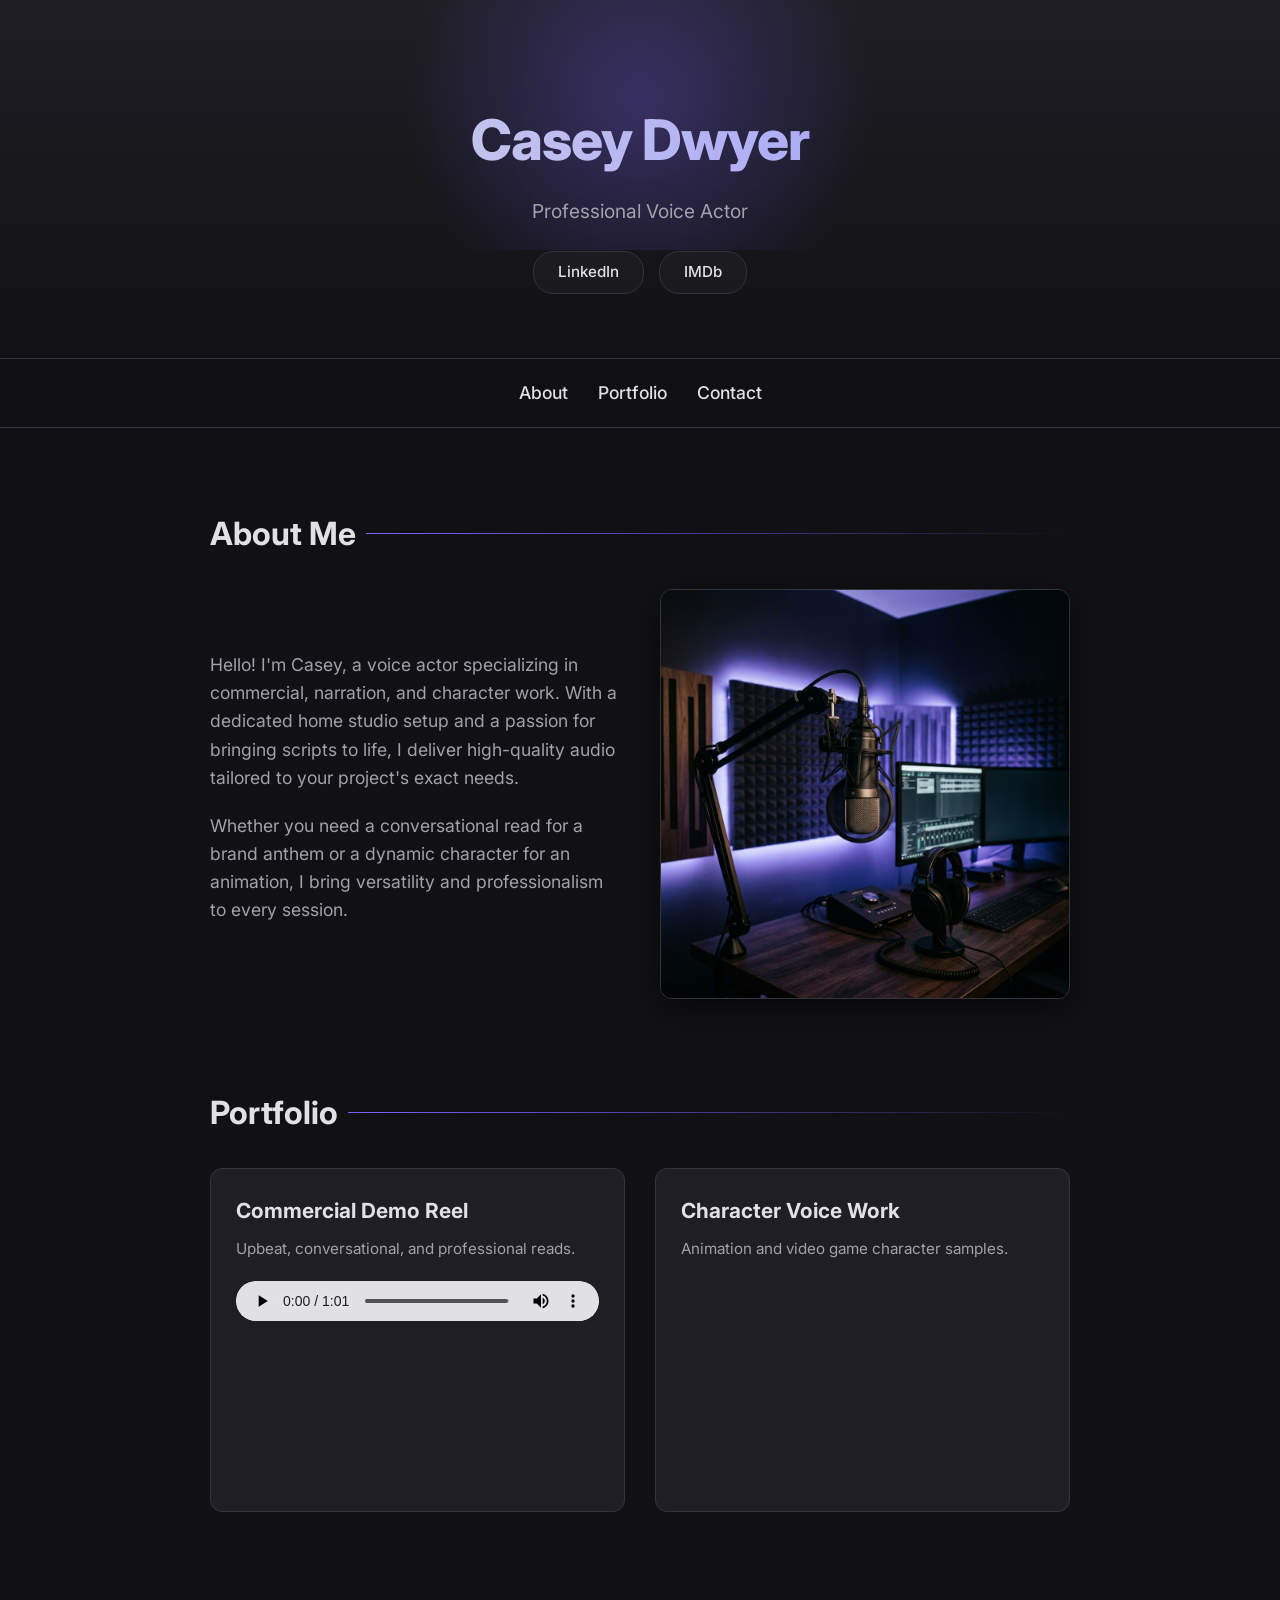
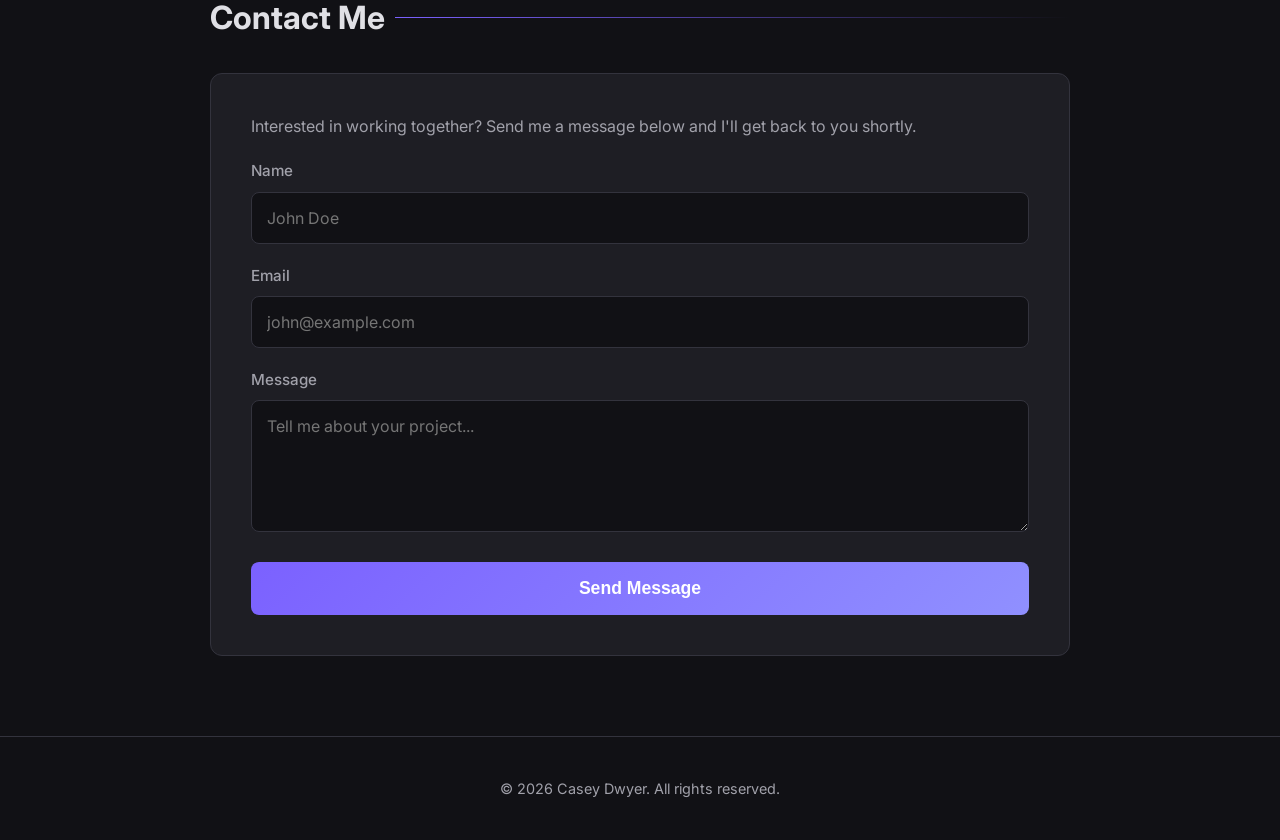
==== index.html @ 9880556e "Add social links" ====
<!DOCTYPE html>
<html lang="en">

<head>
    <meta charset="UTF-8">
    <meta name="viewport" content="width=device-width, initial-scale=1.0">
    <title>Casey Dwyer | Voice Actor</title>

    <!-- Google Fonts for typography -->
    <link rel="preconnect" href="https://fonts.googleapis.com">
    <link rel="preconnect" href="https://fonts.gstatic.com" crossorigin>
    <link href="https://fonts.googleapis.com/css2?family=Inter:wght@400;500;600;800&display=swap" rel="stylesheet">

    <!-- External CSS -->
    <link rel="stylesheet" href="styles.css">
</head>

<body>

    <header>
        <h1>Casey Dwyer</h1>
        <p>Professional Voice Actor</p>
        <div class="social-links">
            <a href="https://www.linkedin.com/" target="_blank" class="social-pill">LinkedIn</a>
            <a href="https://www.imdb.com/" target="_blank" class="social-pill">IMDb</a>
        </div>
    </header>

    <nav>
        <a href="#about">About</a>
        <a href="#portfolio">Portfolio</a>
        <a href="#contact">Contact</a>
    </nav>

    <main>
        <section id="about">
            <h2>About Me</h2>
            <div class="about-container">
                <div class="about-text">
                    <p>Hello! I'm Casey, a voice actor specializing in commercial, narration, and character work. With a
                        dedicated home studio setup and a passion for bringing scripts to life, I deliver high-quality
                        audio tailored to your project's exact needs.</p>
                    <p>Whether you need a conversational read for a brand anthem or a dynamic character for an
                        animation, I bring versatility and professionalism to every session.</p>
                </div>
                <div class="about-image-wrapper">
                    <!-- Placeholder image generated by AI -->
                    <img src="profile.png" alt="Casey Dwyer Voice Acting Studio" class="about-image">
                </div>
            </div>
        </section>

        <section id="portfolio">
            <h2>Portfolio</h2>

            <div class="media-grid">
                <!-- Audio Demo Reel -->
                <div class="card audio-card">
                    <h3>Commercial Demo Reel</h3>
                    <p>Upbeat, conversational, and professional reads.</p>
                    <div class="audio-wrapper">
                        <!-- Use a dummy file or local file if you have one. 
                             Using a common placeholder format below. -->
                        <audio controls>
                            <source src="Casey Dwyer Commercial Demo.mp3" type="audio/mpeg">
                            Your browser does not support the audio element.
                        </audio>
                    </div>
                </div>

                <!-- Video Demo Reel -->
                <div class="card video-card">
                    <h3>Character Voice Work</h3>
                    <p>Animation and video game character samples.</p>
                    <div class="video-container">
                        <!-- Replace src with your actual youtube embed link -->
                        <iframe src="https://www.youtube.com/embed/0z7kUqwq55E?si=Ysy7GnpiVF2UFKm1"
                            allowfullscreen></iframe>
                    </div>
                </div>
            </div>
        </section>

        <section id="contact">
            <h2>Contact Me</h2>

            <div class="contact-container">
                <p style="margin-bottom: 20px; color: var(--text-secondary);">Interested in working together? Send me a
                    message below and I'll get back to you shortly.</p>

                <!-- Formspree Integration -->
                <!-- Replace 'YOUR_ENDPOINT_HERE' with your actual Formspree endpoint -->
                <form action="https://formspree.io/f/xzdodvlr" method="POST">
                    <div class="form-group">
                        <label for="name">Name</label>
                        <input type="text" id="name" name="name" required placeholder="John Doe">
                    </div>

                    <div class="form-group">
                        <label for="email">Email</label>
                        <input type="email" id="email" name="_replyto" required placeholder="john@example.com">
                    </div>

                    <div class="form-group">
                        <label for="message">Message</label>
                        <textarea id="message" name="message" rows="5" required
                            placeholder="Tell me about your project..."></textarea>
                    </div>

                    <button type="submit">Send Message</button>
                </form>
            </div>
        </section>
    </main>

    <footer>
        <p>&copy; 2026 Casey Dwyer. All rights reserved.</p>
    </footer>

    <!-- External JS -->
    <script src="script.js"></script>
</body>

</html>
---- styles.css ----
/* Dark Mode Theme */
:root {
    /* Color Palette */
    --bg-main: #111115;
    /* Deep dark space grey */
    --bg-surface: #1E1E24;
    /* Lighter dark grey for cards */
    --bg-surface-hover: #26262E;

    --text-primary: #E0E0E5;
    /* Silver/Light Grey */
    --text-secondary: #A1A1AA;
    /* Darker Silver */

    --accent-violet: #7B61FF;
    /* Violet */
    --accent-periwinkle: #9090FF;
    /* Lighter highlight */
    --accent-glow: rgba(123, 97, 255, 0.3);

    --border-color: #33333D;

    /* Typography */
    --font-main: 'Inter', 'Segoe UI', Tahoma, Geneva, Verdana, sans-serif;

    /* Layout */
    --max-width: 900px;
}

* {
    box-sizing: border-box;
    margin: 0;
    padding: 0;
}

body {
    font-family: var(--font-main);
    background-color: var(--bg-main);
    color: var(--text-primary);
    line-height: 1.6;
    scroll-behavior: smooth;
    -webkit-font-smoothing: antialiased;
}

/* Header & Hero Section */
header {
    text-align: center;
    padding: 6rem 1rem 4rem;
    background: linear-gradient(180deg, rgba(30, 30, 36, 1) 0%, rgba(17, 17, 21, 1) 100%);
    border-bottom: 1px solid var(--border-color);
    position: relative;
    overflow: hidden;
}

header::before {
    content: '';
    position: absolute;
    top: -50px;
    left: 50%;
    transform: translateX(-50%);
    width: 600px;
    height: 300px;
    background: radial-gradient(circle, var(--accent-glow) 0%, transparent 70%);
    z-index: 0;
    pointer-events: none;
}

header h1 {
    margin: 0;
    font-size: 3.5rem;
    font-weight: 800;
    letter-spacing: -1px;
    background: linear-gradient(90deg, var(--text-primary), var(--accent-periwinkle));
    -webkit-background-clip: text;
    background-clip: text;
    -webkit-text-fill-color: transparent;
    position: relative;
    z-index: 1;
}

header p {
    font-size: 1.2rem;
    color: var(--text-secondary);
    margin-top: 10px;
    position: relative;
    z-index: 1;
}

/* Social Links */
.social-links {
    margin-top: 25px;
    display: flex;
    justify-content: center;
    gap: 15px;
    position: relative;
    z-index: 1;
}

.social-pill {
    padding: 8px 24px;
    background: rgba(255, 255, 255, 0.03);
    border: 1px solid var(--border-color);
    border-radius: 20px;
    color: var(--text-primary);
    text-decoration: none;
    font-size: 0.95rem;
    font-weight: 500;
    transition: all 0.3s ease;
    backdrop-filter: blur(5px);
}

.social-pill:hover {
    background: var(--bg-surface-hover);
    border-color: var(--accent-violet);
    box-shadow: 0 0 15px var(--accent-glow);
    color: var(--accent-periwinkle);
    transform: translateY(-2px);
}

/* Navigation */
nav {
    display: flex;
    justify-content: center;
    gap: 30px;
    padding: 20px;
    background: rgba(17, 17, 21, 0.9);
    backdrop-filter: blur(10px);
    position: sticky;
    top: 0;
    z-index: 100;
    border-bottom: 1px solid var(--border-color);
}

nav a {
    color: var(--text-primary);
    text-decoration: none;
    font-weight: 500;
    font-size: 1.1rem;
    transition: all 0.3s ease;
    position: relative;
}

nav a::after {
    content: '';
    position: absolute;
    width: 0;
    height: 2px;
    bottom: -4px;
    left: 0;
    background-color: var(--accent-violet);
    transition: width 0.3s ease;
}

nav a:hover {
    color: var(--accent-periwinkle);
}

nav a:hover::after {
    width: 100%;
}

/* Sections */
section {
    max-width: var(--max-width);
    margin: 80px auto;
    padding: 0 20px;
}

h2 {
    font-size: 2rem;
    margin-bottom: 30px;
    color: var(--text-primary);
    display: flex;
    align-items: center;
    gap: 10px;
}

h2::after {
    content: '';
    height: 1px;
    flex-grow: 1;
    background: linear-gradient(90deg, var(--accent-violet), transparent);
}

/* About Section */
.about-container {
    display: grid;
    grid-template-columns: 1fr 1fr;
    gap: 40px;
    align-items: center;
}

.about-text p {
    font-size: 1.1rem;
    color: var(--text-secondary);
    margin-bottom: 20px;
}

.about-image {
    width: 100%;
    border-radius: 12px;
    border: 1px solid var(--border-color);
    box-shadow: 0 10px 30px rgba(0, 0, 0, 0.5);
    transition: transform 0.3s ease, box-shadow 0.3s ease;
}

.about-image:hover {
    transform: translateY(-5px);
    box-shadow: 0 15px 40px var(--accent-glow);
}

/* Media Grid */
.media-grid {
    display: grid;
    grid-template-columns: repeat(auto-fit, minmax(300px, 1fr));
    gap: 30px;
}

.card {
    background: var(--bg-surface);
    padding: 25px;
    border-radius: 12px;
    border: 1px solid var(--border-color);
    transition: transform 0.3s ease, background-color 0.3s ease;
}

.card:hover {
    transform: translateY(-5px);
    background-color: var(--bg-surface-hover);
    border-color: var(--accent-violet);
}

.card h3 {
    margin-bottom: 10px;
    font-size: 1.3rem;
    color: var(--text-primary);
}

.card p {
    color: var(--text-secondary);
    font-size: 0.95rem;
    margin-bottom: 20px;
}

/* Custom Audio Player Wrapper */
.audio-wrapper {
    width: 100%;
    margin-top: 15px;
}

audio {
    width: 100%;
    height: 40px;
    border-radius: 20px;
    outline: none;
}

/* Webkit audio styling to make it fit dark mode slightly better */
audio::-webkit-media-controls-panel {
    background-color: var(--text-primary);
}

/* Video */
.video-container {
    position: relative;
    padding-bottom: 56.25%;
    /* 16:9 */
    height: 0;
    overflow: hidden;
    border-radius: 8px;
    margin-top: 15px;
}

.video-container iframe {
    position: absolute;
    top: 0;
    left: 0;
    width: 100%;
    height: 100%;
    border: none;
}

/* Contact Form */
.contact-container {
    background: var(--bg-surface);
    padding: 40px;
    border-radius: 12px;
    border: 1px solid var(--border-color);
}

form {
    display: flex;
    flex-direction: column;
    gap: 20px;
}

.form-group {
    display: flex;
    flex-direction: column;
    gap: 8px;
}

label {
    font-size: 0.95rem;
    color: var(--text-secondary);
    font-weight: 500;
}

input,
textarea {
    width: 100%;
    padding: 15px;
    background: var(--bg-main);
    border: 1px solid var(--border-color);
    color: var(--text-primary);
    border-radius: 8px;
    font-family: inherit;
    font-size: 1rem;
    transition: border-color 0.3s ease, box-shadow 0.3s ease;
}

input:focus,
textarea:focus {
    outline: none;
    border-color: var(--accent-periwinkle);
    box-shadow: 0 0 0 3px var(--accent-glow);
}

button[type="submit"] {
    padding: 16px;
    background: linear-gradient(135deg, var(--accent-violet) 0%, var(--accent-periwinkle) 100%);
    color: white;
    border: none;
    border-radius: 8px;
    font-size: 1.1rem;
    font-weight: 600;
    cursor: pointer;
    transition: transform 0.2s ease, box-shadow 0.2s ease;
    margin-top: 10px;
}

button[type="submit"]:hover {
    transform: translateY(-2px);
    box-shadow: 0 5px 15px var(--accent-glow);
}

button[type="submit"]:active {
    transform: translateY(0);
}

/* Footer */
footer {
    text-align: center;
    padding: 40px;
    color: var(--text-secondary);
    font-size: 0.9rem;
    border-top: 1px solid var(--border-color);
    margin-top: 80px;
}

/* Responsive */
@media (max-width: 768px) {
    .about-container {
        grid-template-columns: 1fr;
    }

    header h1 {
        font-size: 2.5rem;
    }
}
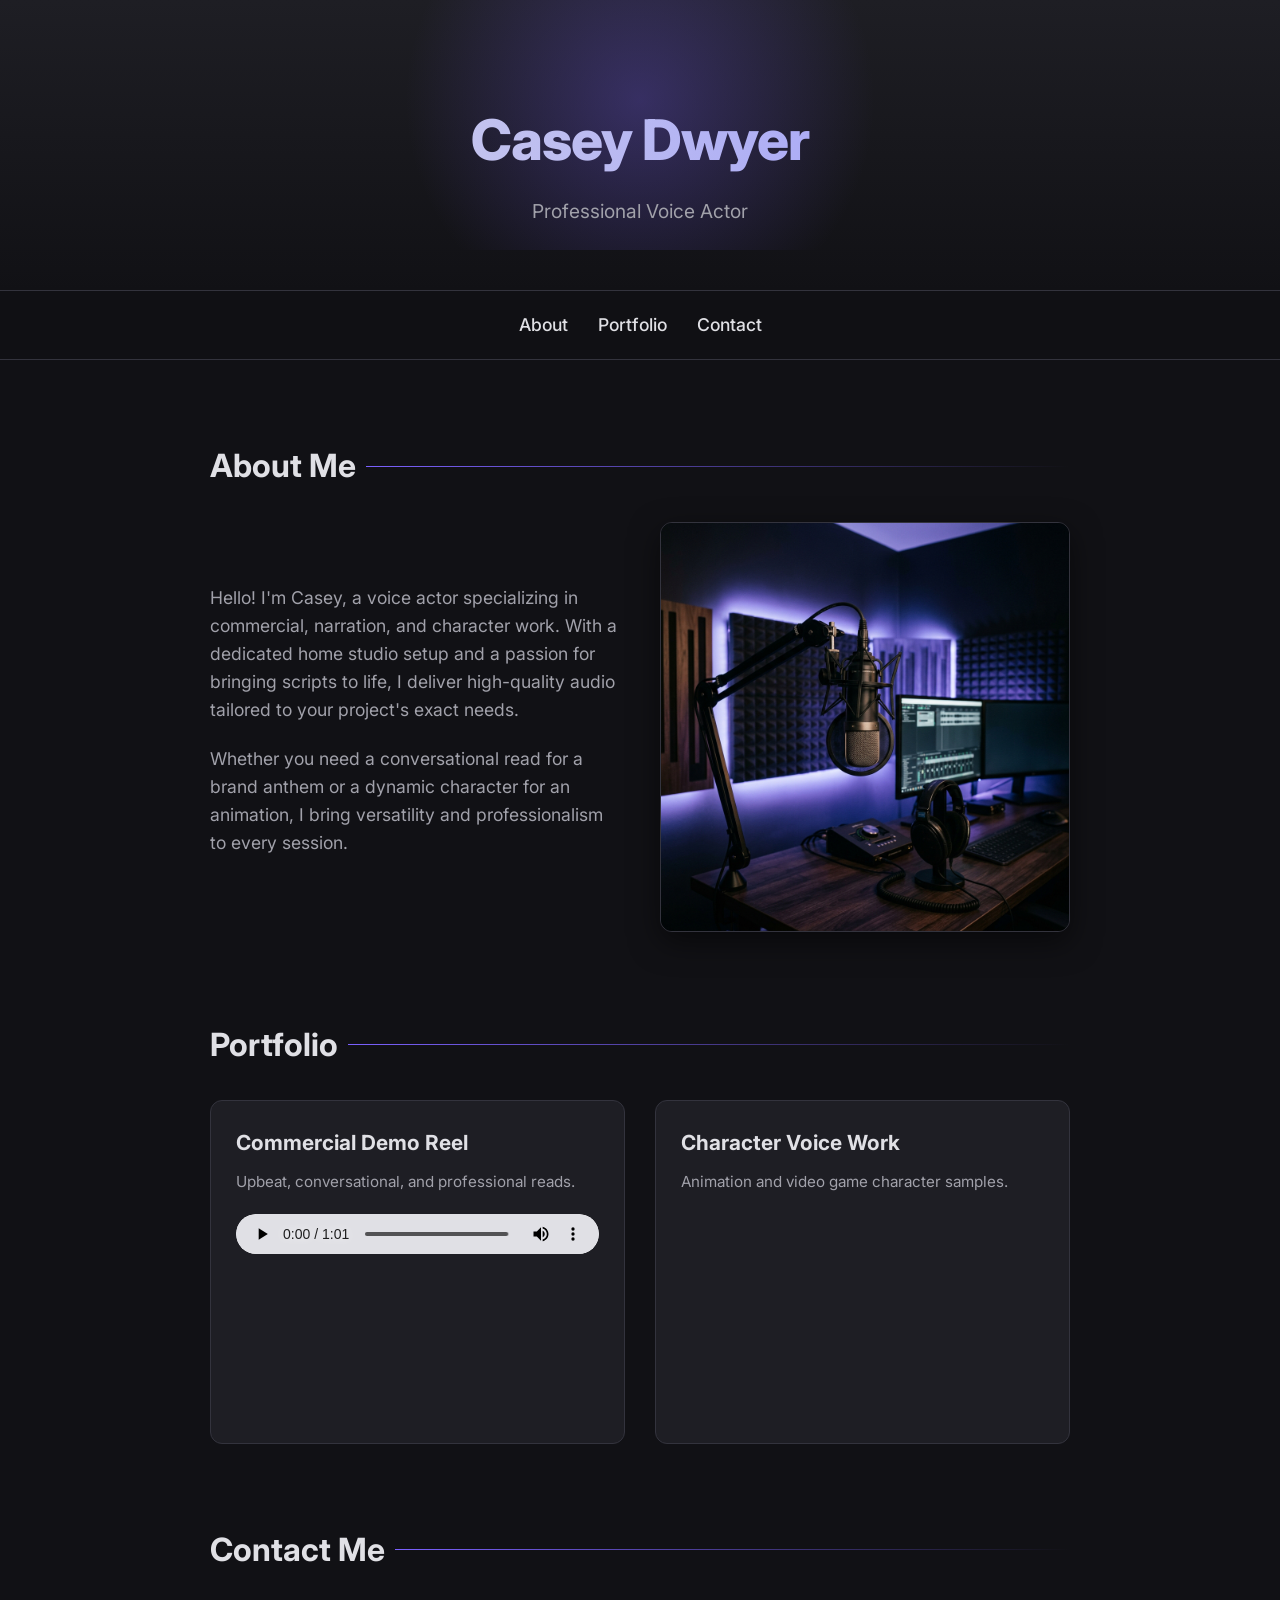
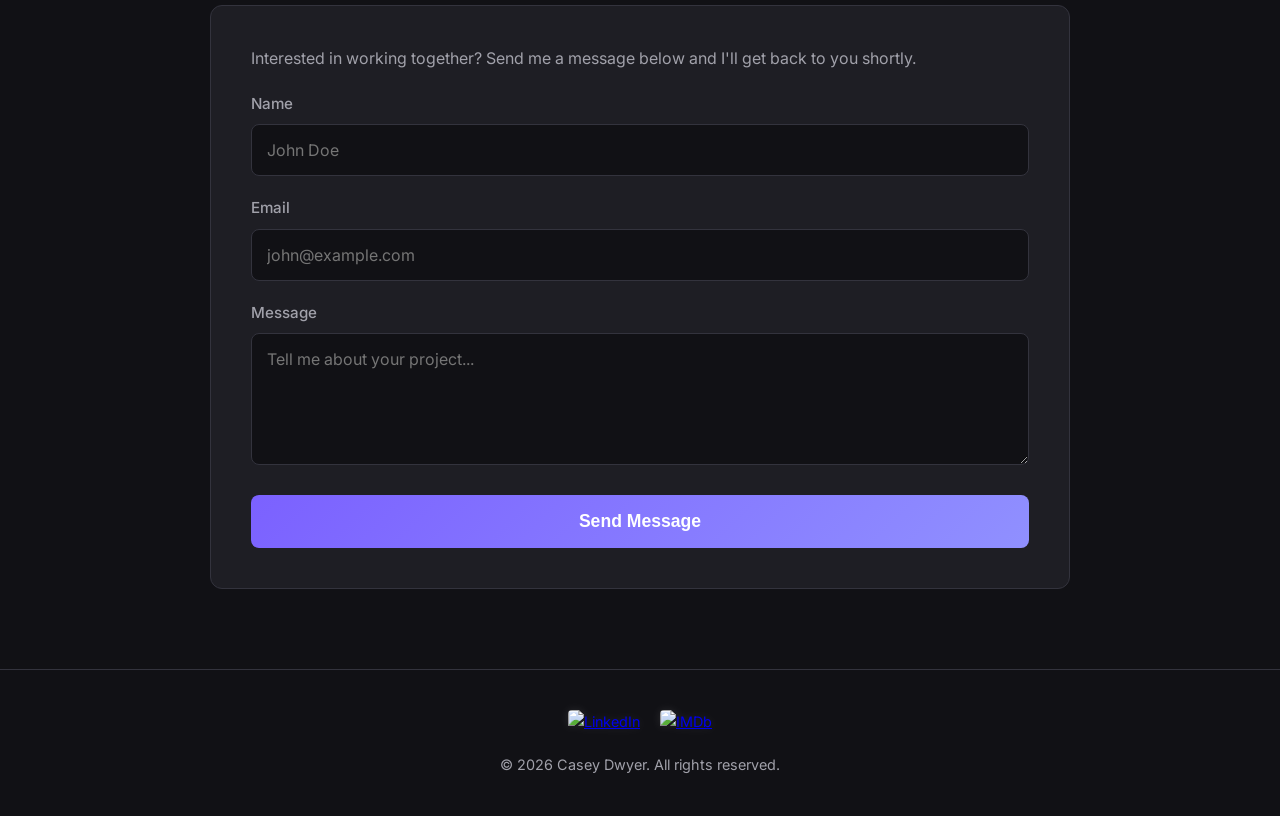
==== commit 4f1ef243: "Replace SVG logos with official PNG brand logos in footer" ====
--- a/index.html
+++ b/index.html
@@ -20,10 +20,6 @@
     <header>
         <h1>Casey Dwyer</h1>
         <p>Professional Voice Actor</p>
-        <div class="social-links">
-            <a href="https://www.linkedin.com/" target="_blank" class="social-pill">LinkedIn</a>
-            <a href="https://www.imdb.com/" target="_blank" class="social-pill">IMDb</a>
-        </div>
     </header>
 
     <nav>
@@ -114,6 +110,14 @@
     </main>
 
     <footer>
+        <div class="footer-socials">
+            <a href="https://www.linkedin.com/in/caseydwyer/" target="_blank" class="social-icon" aria-label="LinkedIn">
+                <img src="https://upload.wikimedia.org/wikipedia/commons/c/ca/LinkedIn_logo_initials.png" alt="LinkedIn" class="brand-logo">
+            </a>
+            <a href="https://www.imdb.com/name/nm3763871/" target="_blank" class="social-icon" aria-label="IMDb">
+                <img src="https://upload.wikimedia.org/wikipedia/commons/thumb/6/69/IMDB_Logo_2016.svg/576px-IMDB_Logo_2016.svg.png" alt="IMDb" class="brand-logo">
+            </a>
+        </div>
         <p>&copy; 2026 Casey Dwyer. All rights reserved.</p>
     </footer>
 
--- a/styles.css
+++ b/styles.css
@@ -151,6 +151,8 @@
     transition: width 0.3s ease;
 }
 
+
+
 nav a:hover {
     color: var(--accent-periwinkle);
 }
@@ -358,6 +360,26 @@
     margin-top: 80px;
 }
 
+.footer-socials {
+    display: flex;
+    justify-content: center;
+    gap: 20px;
+    margin-bottom: 20px;
+}
+
+.brand-logo {
+    height: 32px;
+    width: auto;
+    border-radius: 4px;
+    transition: transform 0.3s ease, filter 0.3s ease;
+    filter: drop-shadow(0 0 5px rgba(255,255,255,0.1));
+}
+
+.brand-logo:hover {
+    transform: translateY(-3px);
+    filter: drop-shadow(0 0 10px var(--accent-violet));
+}
+
 /* Responsive */
 @media (max-width: 768px) {
     .about-container {
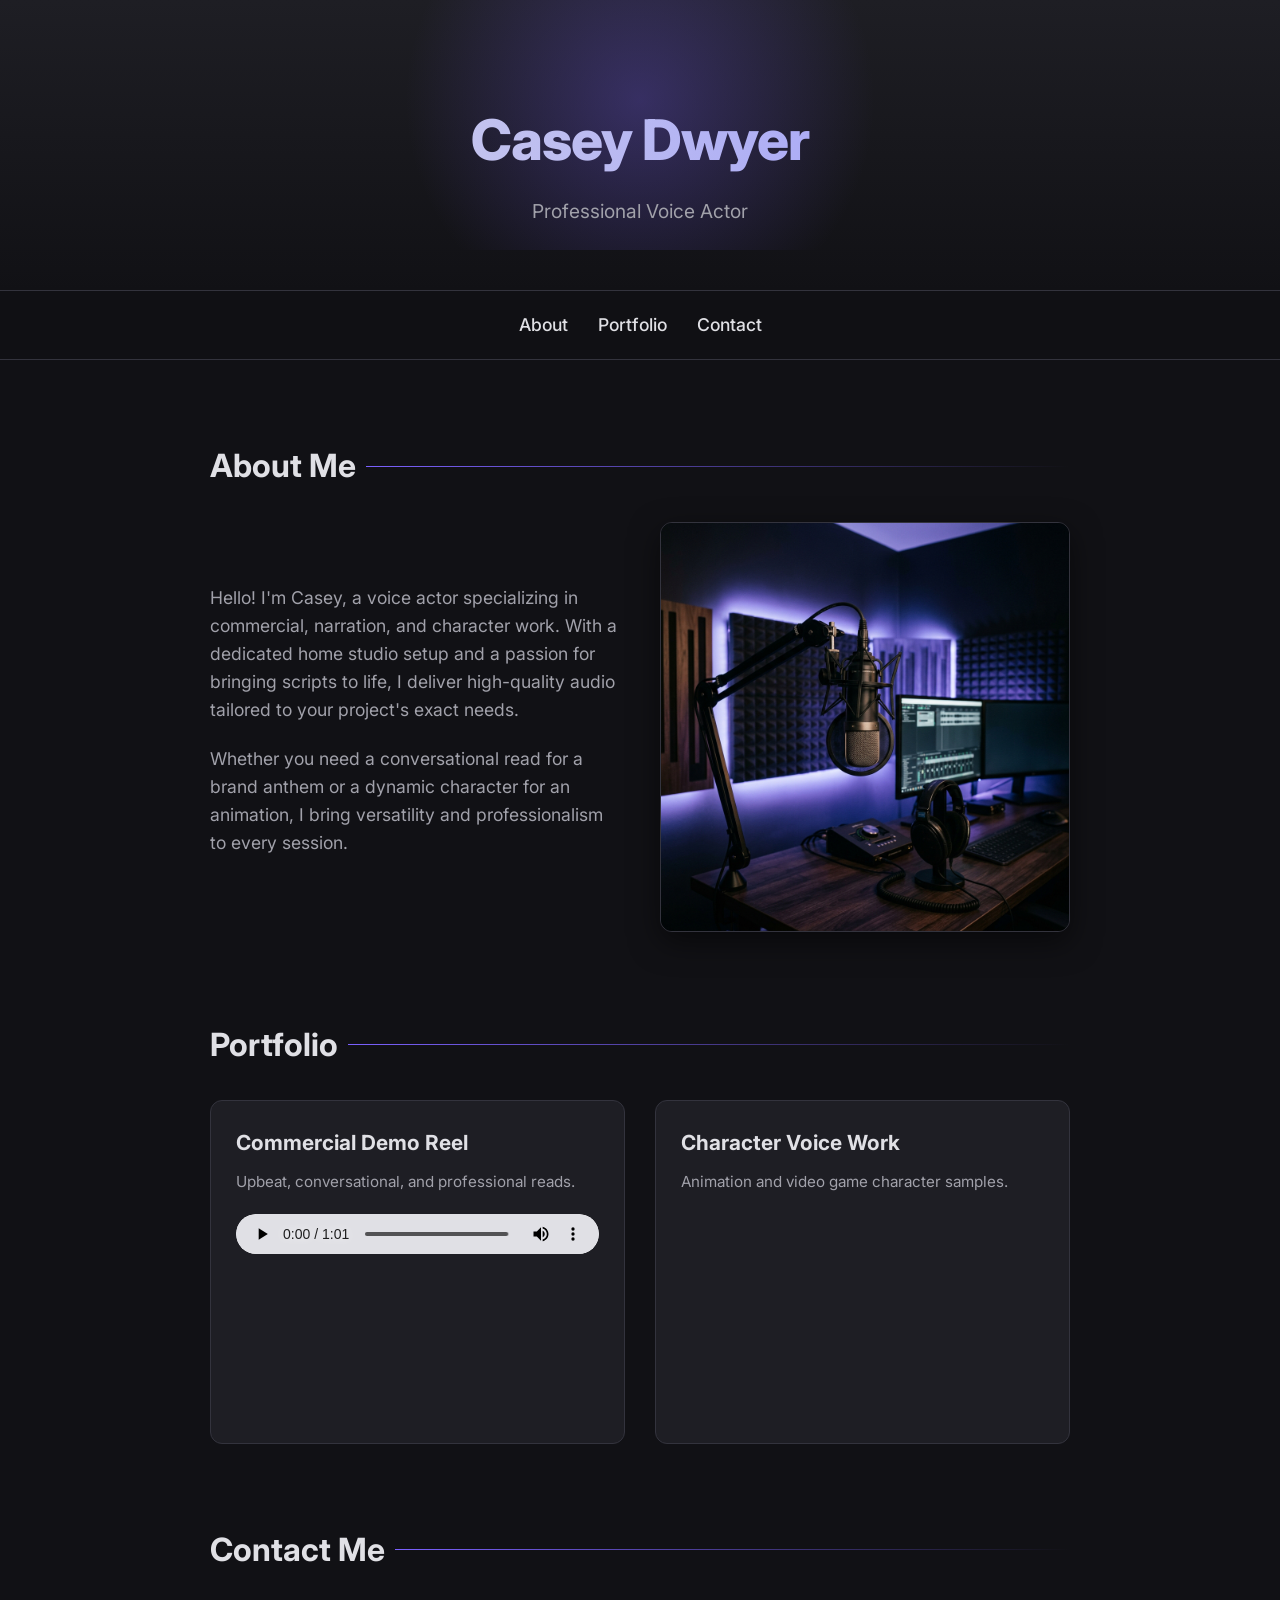
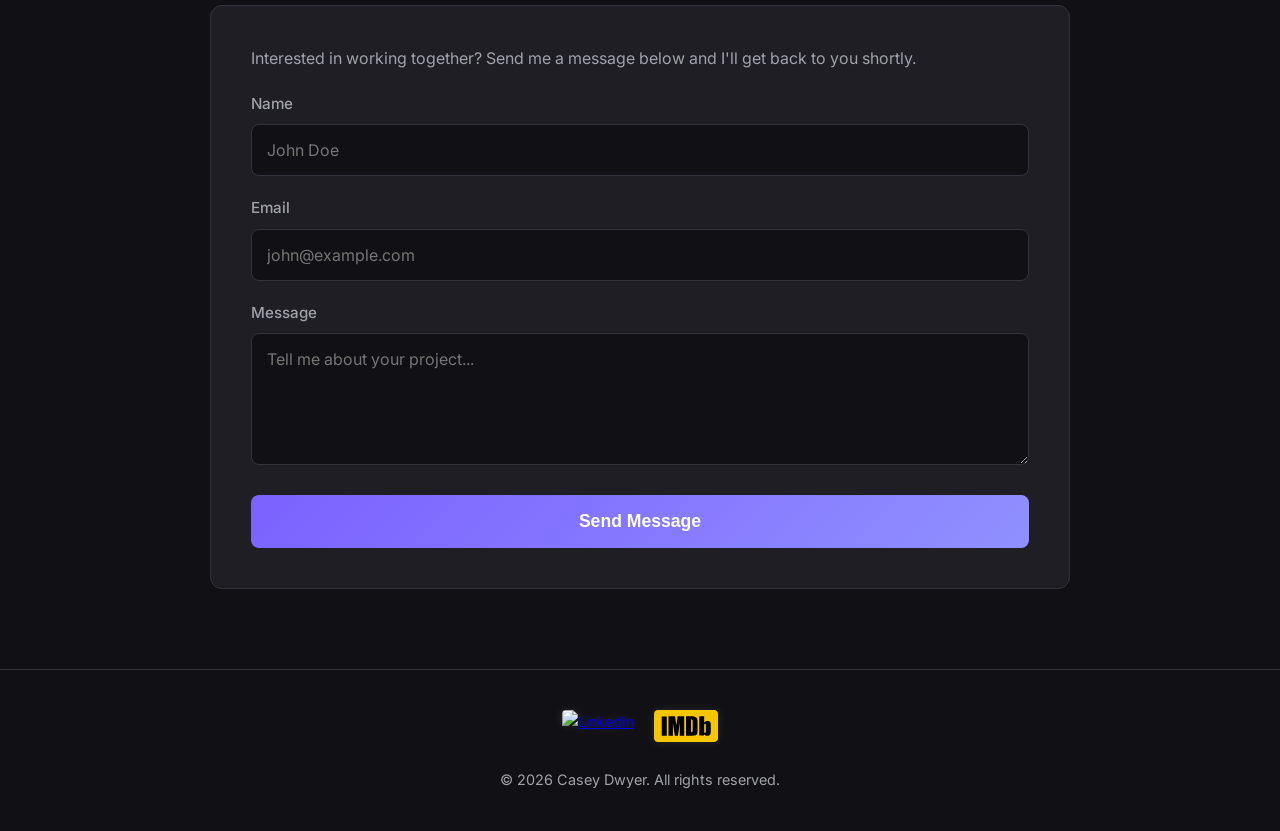
==== commit ec75cb97: "Fix imdb logo" ====
--- a/index.html
+++ b/index.html
@@ -112,10 +112,10 @@
     <footer>
         <div class="footer-socials">
             <a href="https://www.linkedin.com/in/caseydwyer/" target="_blank" class="social-icon" aria-label="LinkedIn">
-                <img src="https://upload.wikimedia.org/wikipedia/commons/c/ca/LinkedIn_logo_initials.png" alt="LinkedIn" class="brand-logo">
+                <img src="linkedin.png" alt="LinkedIn" class="brand-logo">
             </a>
             <a href="https://www.imdb.com/name/nm3763871/" target="_blank" class="social-icon" aria-label="IMDb">
-                <img src="https://upload.wikimedia.org/wikipedia/commons/thumb/6/69/IMDB_Logo_2016.svg/576px-IMDB_Logo_2016.svg.png" alt="IMDb" class="brand-logo">
+                <img src="imdb.svg" alt="IMDb" class="brand-logo">
             </a>
         </div>
         <p>&copy; 2026 Casey Dwyer. All rights reserved.</p>
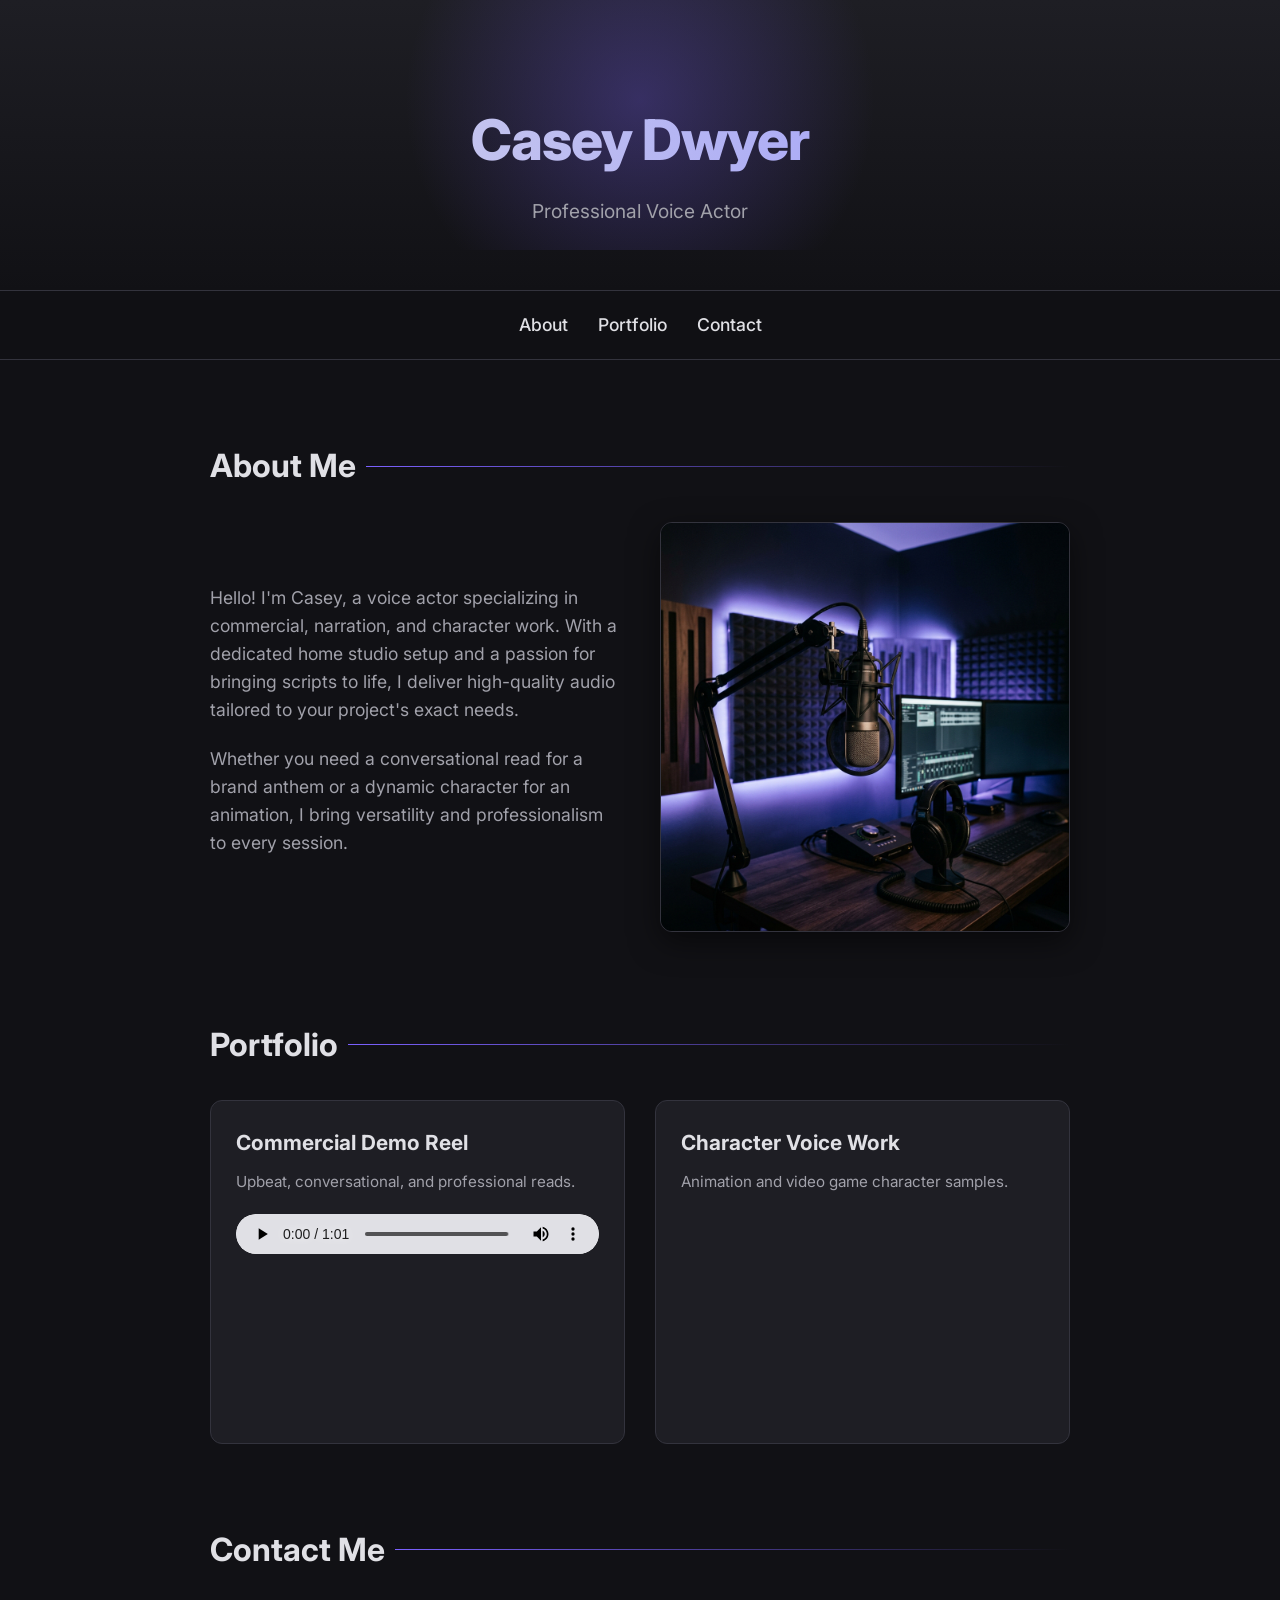
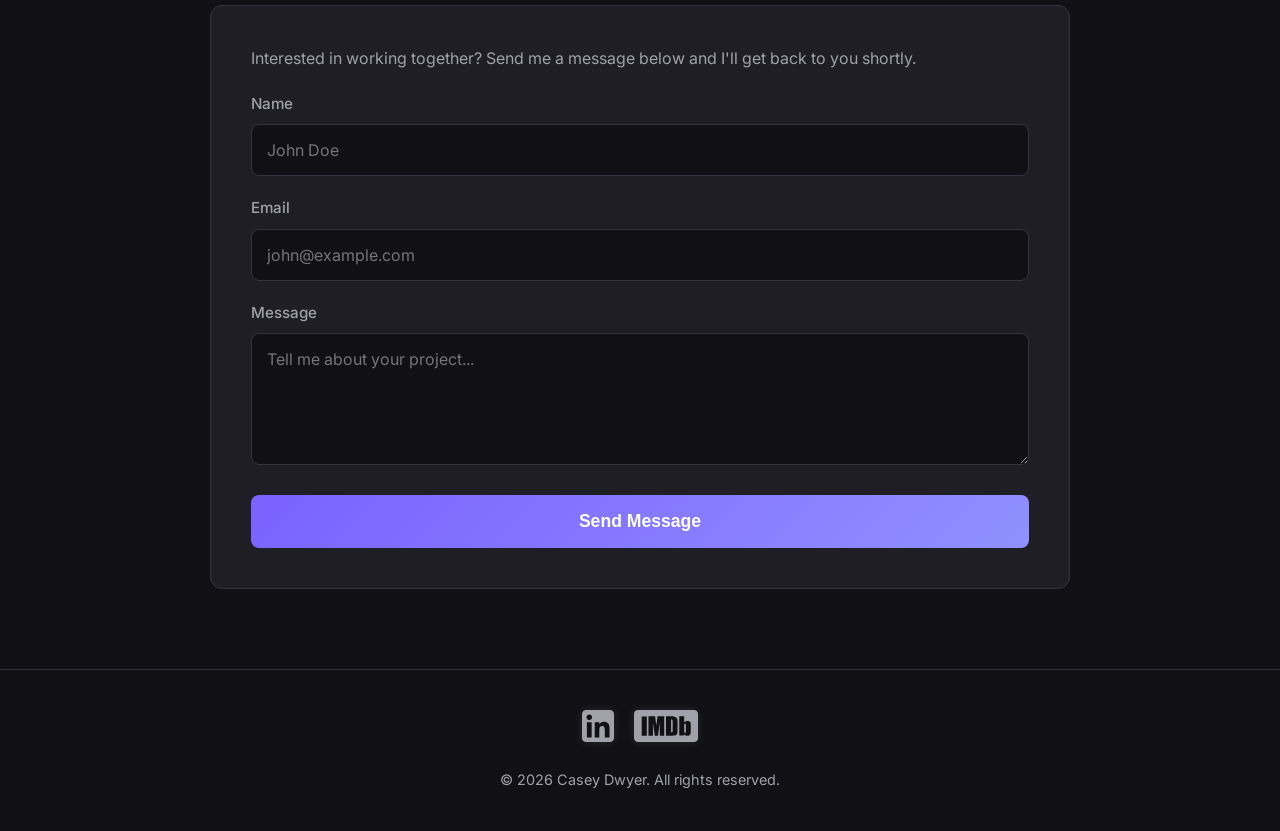
==== commit a19a2362: "Convert logos to simple silver to match the theme" ====
--- a/index.html
+++ b/index.html
@@ -112,7 +112,7 @@
     <footer>
         <div class="footer-socials">
             <a href="https://www.linkedin.com/in/caseydwyer/" target="_blank" class="social-icon" aria-label="LinkedIn">
-                <img src="linkedin.png" alt="LinkedIn" class="brand-logo">
+                <img src="linkedin.svg" alt="LinkedIn" class="brand-logo">
             </a>
             <a href="https://www.imdb.com/name/nm3763871/" target="_blank" class="social-icon" aria-label="IMDb">
                 <img src="imdb.svg" alt="IMDb" class="brand-logo">
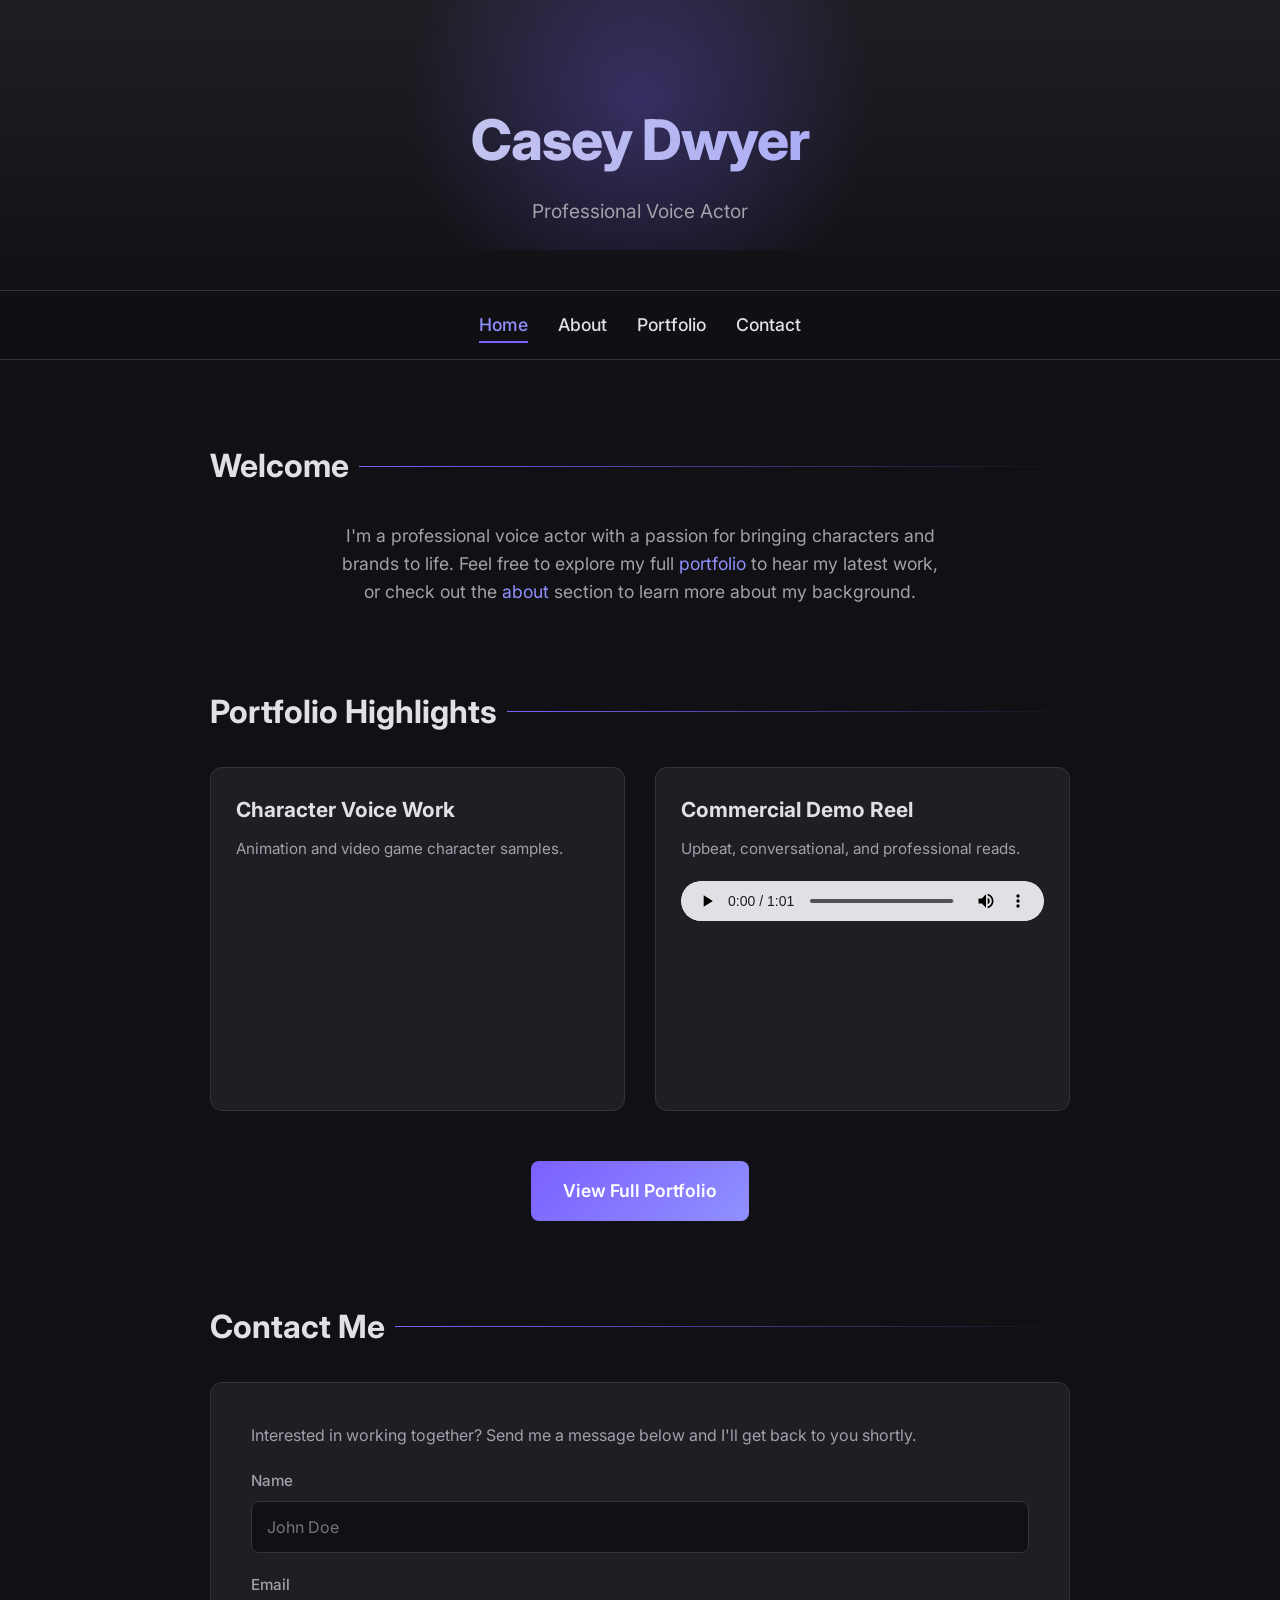
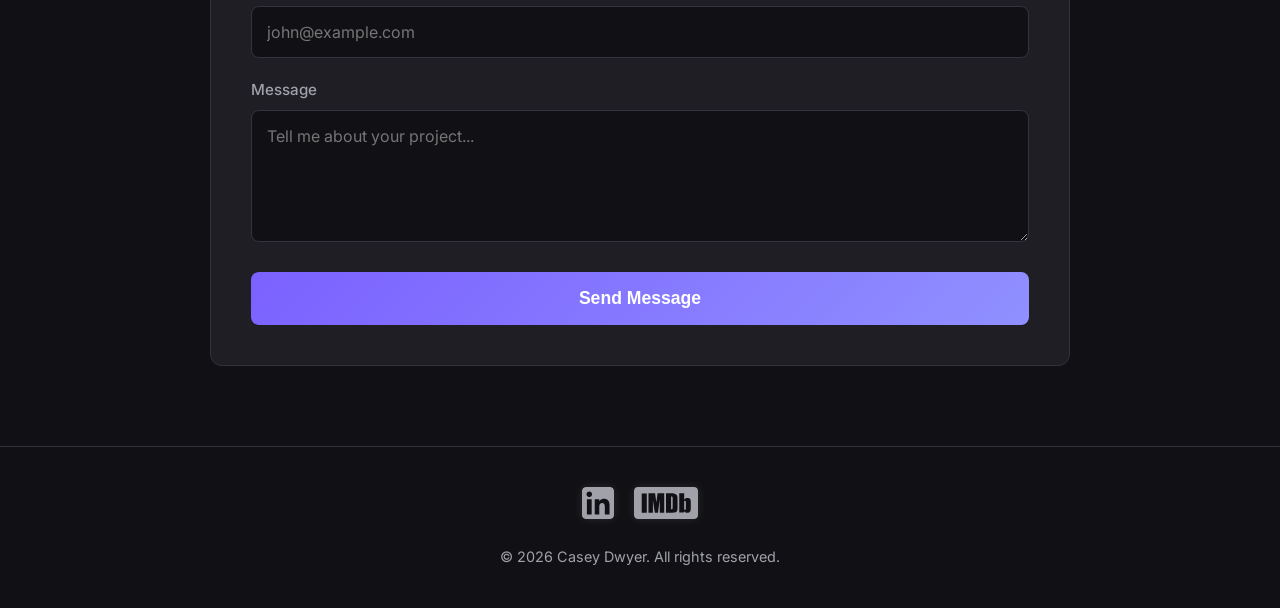
==== commit 92780c68: "Refactor into multi-page architecture with dedicated portfolio and about pages" ====
--- a/index.html
+++ b/index.html
@@ -23,57 +23,46 @@
     </header>
 
     <nav>
-        <a href="#about">About</a>
-        <a href="#portfolio">Portfolio</a>
-        <a href="#contact">Contact</a>
+        <a href="index.html" class="nav-active">Home</a>
+        <a href="about.html">About</a>
+        <a href="portfolio.html">Portfolio</a>
+        <a href="index.html#contact">Contact</a>
     </nav>
 
     <main>
-        <section id="about">
-            <h2>About Me</h2>
-            <div class="about-container">
-                <div class="about-text">
-                    <p>Hello! I'm Casey, a voice actor specializing in commercial, narration, and character work. With a
-                        dedicated home studio setup and a passion for bringing scripts to life, I deliver high-quality
-                        audio tailored to your project's exact needs.</p>
-                    <p>Whether you need a conversational read for a brand anthem or a dynamic character for an
-                        animation, I bring versatility and professionalism to every session.</p>
+        <section id="intro" style="text-align: center;">
+            <h2>Welcome</h2>
+            <p style="color: var(--text-secondary); max-width: 600px; margin: 0 auto; line-height: 1.6; font-size: 1.1rem;">
+                I'm a professional voice actor with a passion for bringing characters and brands to life. Feel free to explore my full <a href="portfolio.html" style="color: var(--accent-periwinkle); text-decoration: none;">portfolio</a> to hear my latest work, or check out the <a href="about.html" style="color: var(--accent-periwinkle); text-decoration: none;">about</a> section to learn more about my background.
+            </p>
+        </section>
+        <section id="highlights">
+            <h2>Portfolio Highlights</h2>
+            <div class="media-grid">
+                <!-- Video Demo Reel -->
+                <div class="card video-card">
+                    <h3>Character Voice Work</h3>
+                    <p class="media-description">Animation and video game character samples.</p>
+                    <div class="video-container">
+                        <iframe src="https://www.youtube.com/embed/0z7kUqwq55E?si=Ysy7GnpiVF2UFKm1"
+                            allowfullscreen></iframe>
+                    </div>
                 </div>
-                <div class="about-image-wrapper">
-                    <!-- Placeholder image generated by AI -->
-                    <img src="profile.png" alt="Casey Dwyer Voice Acting Studio" class="about-image">
-                </div>
-            </div>
-        </section>
-
-        <section id="portfolio">
-            <h2>Portfolio</h2>
-
-            <div class="media-grid">
+                
                 <!-- Audio Demo Reel -->
                 <div class="card audio-card">
                     <h3>Commercial Demo Reel</h3>
-                    <p>Upbeat, conversational, and professional reads.</p>
+                    <p class="media-description">Upbeat, conversational, and professional reads.</p>
                     <div class="audio-wrapper">
-                        <!-- Use a dummy file or local file if you have one. 
-                             Using a common placeholder format below. -->
                         <audio controls>
                             <source src="Casey Dwyer Commercial Demo.mp3" type="audio/mpeg">
                             Your browser does not support the audio element.
                         </audio>
                     </div>
                 </div>
-
-                <!-- Video Demo Reel -->
-                <div class="card video-card">
-                    <h3>Character Voice Work</h3>
-                    <p>Animation and video game character samples.</p>
-                    <div class="video-container">
-                        <!-- Replace src with your actual youtube embed link -->
-                        <iframe src="https://www.youtube.com/embed/0z7kUqwq55E?si=Ysy7GnpiVF2UFKm1"
-                            allowfullscreen></iframe>
-                    </div>
-                </div>
+            </div>
+            <div style="text-align: center; margin-top: 40px;">
+                <a href="portfolio.html" class="btn">View Full Portfolio</a>
             </div>
         </section>
 
--- a/styles.css
+++ b/styles.css
@@ -153,8 +153,13 @@
 
 
 
-nav a:hover {
+nav a:hover,
+nav a.nav-active {
     color: var(--accent-periwinkle);
+}
+
+nav a.nav-active::after {
+    width: 100%;
 }
 
 nav a:hover::after {
@@ -238,10 +243,68 @@
     color: var(--text-primary);
 }
 
-.card p {
+.card p,
+.media-description {
     color: var(--text-secondary);
     font-size: 0.95rem;
     margin-bottom: 20px;
+}
+
+/* Portfolio & Media Embeds */
+.portfolio-item {
+    display: flex;
+    flex-direction: column;
+    height: 100%;
+}
+
+.spotify-embed,
+.youtube-embed {
+    width: 100%;
+    border-radius: 12px;
+    border: none;
+    margin-top: 15px;
+    box-shadow: 0 4px 12px rgba(0,0,0,0.3);
+}
+
+.youtube-embed {
+    aspect-ratio: 16/9;
+}
+
+/* Career Grid */
+.career-grid {
+    display: flex;
+    flex-direction: column;
+    gap: 60px;
+    margin-top: 40px;
+}
+
+.career-item {
+    display: grid;
+    grid-template-columns: 1fr 1.5fr;
+    gap: 40px;
+    align-items: center;
+}
+
+.career-item:nth-child(even) {
+    grid-template-columns: 1.5fr 1fr;
+    text-align: right;
+}
+
+.career-item:nth-child(even) .career-image {
+    order: 2;
+}
+
+.career-image {
+    width: 100%;
+    border-radius: 12px;
+    border: 1px solid var(--border-color);
+    box-shadow: 0 10px 30px rgba(0, 0, 0, 0.5);
+    transition: transform 0.3s ease, box-shadow 0.3s ease;
+}
+
+.career-image:hover {
+    transform: scale(1.02);
+    box-shadow: 0 15px 40px var(--accent-glow);
 }
 
 /* Custom Audio Player Wrapper */
@@ -328,8 +391,9 @@
     box-shadow: 0 0 0 3px var(--accent-glow);
 }
 
-button[type="submit"] {
-    padding: 16px;
+button[type="submit"],
+.btn {
+    padding: 16px 32px;
     background: linear-gradient(135deg, var(--accent-violet) 0%, var(--accent-periwinkle) 100%);
     color: white;
     border: none;
@@ -339,14 +403,18 @@
     cursor: pointer;
     transition: transform 0.2s ease, box-shadow 0.2s ease;
     margin-top: 10px;
-}
-
-button[type="submit"]:hover {
+    display: inline-block;
+    text-decoration: none;
+}
+
+button[type="submit"]:hover,
+.btn:hover {
     transform: translateY(-2px);
     box-shadow: 0 5px 15px var(--accent-glow);
 }
 
-button[type="submit"]:active {
+button[type="submit"]:active,
+.btn:active {
     transform: translateY(0);
 }
 
